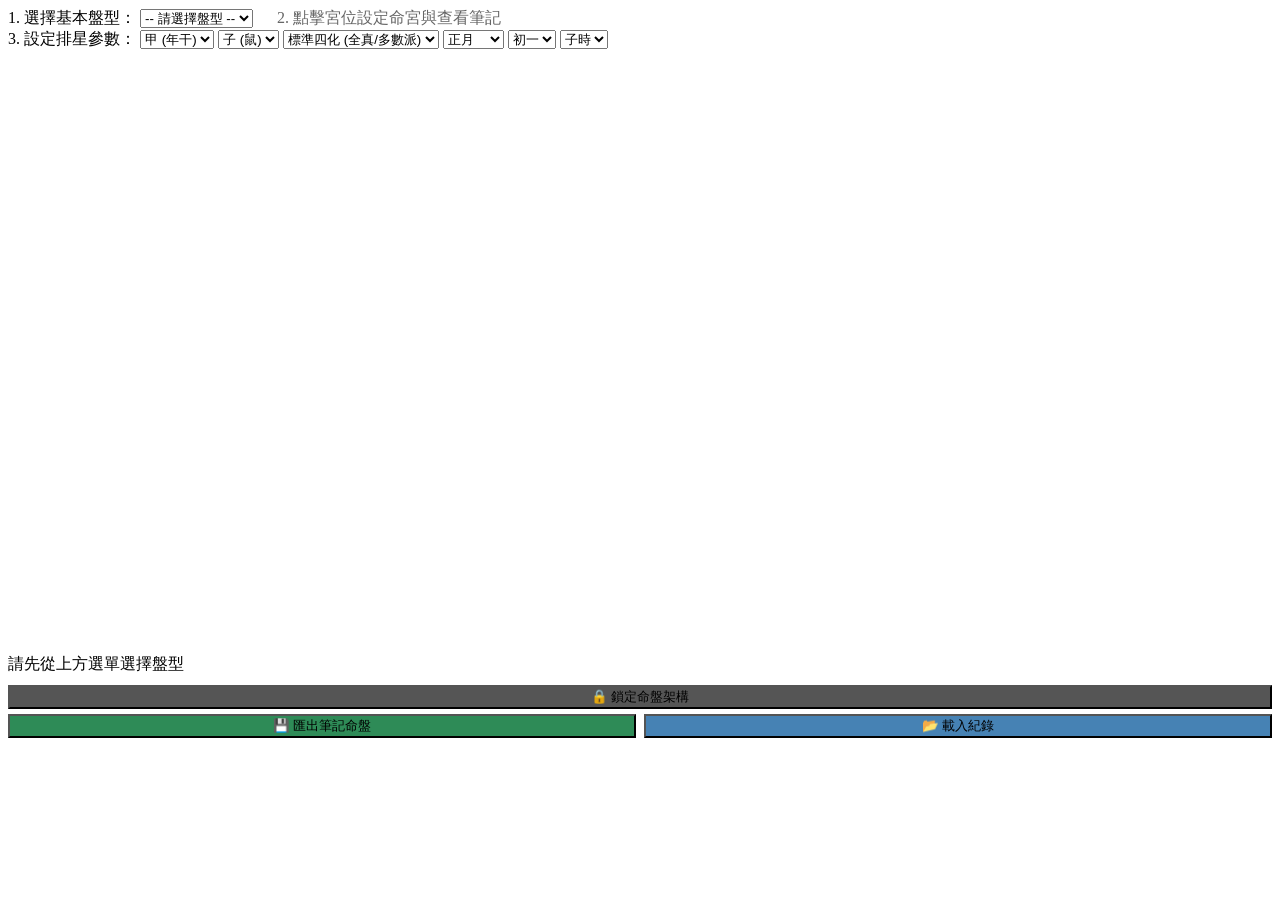
==== ziweiindex.html @ 8b800f9c "更新輔星及三方四正" ====
<!DOCTYPE html>
<html lang="zh-TW">

<head>
    <meta charset="UTF-8">
    <title>紫微斗數基本格局</title>
    <link rel="stylesheet" href="ziweistyle.css">
</head>

<body>

    <div class="controls">
        <label>1. 選擇基本盤型：</label>
        <select id="chartSelector">
            <option value="">-- 請選擇盤型 --</option>
            <option value="紫微在子">紫微在子</option>
            <option value="紫微在丑">紫微在丑</option>
            <option value="紫微在寅">紫微在寅</option>
            <option value="紫微在卯">紫微在卯</option>
            <option value="紫微在辰">紫微在辰</option>
            <option value="紫微在巳">紫微在巳</option>
            <option value="紫微在午">紫微在午</option>
            <option value="紫微在未">紫微在未</option>
            <option value="紫微在申">紫微在申</option>
            <option value="紫微在酉">紫微在酉</option>
            <option value="紫微在戌">紫微在戌</option>
            <option value="紫微在亥">紫微在亥</option>
        </select>
        <span style="margin-left: 20px; color: #666;">2. 點擊宮位設定命宮與查看筆記</span>
    </div>
    <div id="paramSelectors">
        <label>3. 設定排星參數：</label>
        <select id="yearStem">
            <option value="0">甲 (年干)</option>
            <option value="1">乙</option>
            <option value="2">丙</option>
            <option value="3">丁</option>
            <option value="4">戊</option>
            <option value="5">己</option>
            <option value="6">庚</option>
            <option value="7">辛</option>
            <option value="8">壬</option>
            <option value="9">癸</option>
        </select>

        <select id="yearBranch">
            <option value="0">子 (鼠)</option>
            <option value="1">丑 (牛)</option>
            <option value="2">寅 (虎)</option>
            <option value="3">卯 (兔)</option>
            <option value="4">辰 (龍)</option>
            <option value="5">巳 (蛇)</option>
            <option value="6">午 (馬)</option>
            <option value="7">未 (羊)</option>
            <option value="8">申 (猴)</option>
            <option value="9">酉 (雞)</option>
            <option value="10">戌 (狗)</option>
            <option value="11">亥 (豬)</option>
        </select>

        <select id="sihuaVersion">
            <option value="standard">標準四化 (全真/多數派)</option>
            <option value="zhongzhou">中州派四化</option>
        </select>

        <select id="birthMonth">
            <option value="1">正月</option>
            <option value="2">二月</option>
            <option value="3">三月</option>
            <option value="4">四月</option>
            <option value="5">五月</option>
            <option value="6">六月</option>
            <option value="7">七月</option>
            <option value="8">八月</option>
            <option value="9">九月</option>
            <option value="10">十月</option>
            <option value="11">十一月</option>
            <option value="12">十二月</option>
        </select>
        <select id="birthDay">
            <option value="1">初一</option>
            <option value="2">初二</option>
            <option value="3">初三</option>
            <option value="4">初四</option>
            <option value="5">初五</option>
            <option value="6">初六</option>
            <option value="7">初七</option>
            <option value="8">初八</option>
            <option value="9">初九</option>
            <option value="10">初十</option>
            <option value="11">十一</option>
            <option value="12">十二</option>
            <option value="13">十三</option>
            <option value="14">十四</option>
            <option value="15">十五</option>
            <option value="16">十六</option>
            <option value="17">十七</option>
            <option value="18">十八</option>
            <option value="19">十九</option>
            <option value="20">二十</option>
            <option value="21">廿一</option>
            <option value="22">廿二</option>
            <option value="23">廿三</option>
            <option value="24">廿四</option>
            <option value="25">廿五</option>
            <option value="26">廿六</option>
            <option value="27">廿七</option>
            <option value="28">廿八</option>
            <option value="29">廿九</option>
            <option value="30">三十</option>
        </select>
        <select id="birthHour">
            <option value="0">子時</option>
            <option value="1">丑時</option>
            <option value="2">寅時</option>
            <option value="3">卯時</option>
            <option value="4">辰時</option>
            <option value="5">巳時</option>
            <option value="6">午時</option>
            <option value="7">未時</option>
            <option value="8">申時</option>
            <option value="9">酉時</option>
            <option value="10">戌時</option>
            <option value="11">亥時</option>
        </select>

    </div>
    <div class="main-container">
        <canvas id="ziweiCanvas" width="600" height="600"></canvas>

        <div id="infoPanel">
            <div id="status">請先從上方選單選擇盤型</div>

            <div style="margin: 10px 0 5px 0;"> <button id="lockBtn" onclick="toggleLock()" style="width: 100%; background: #555;">🔒 鎖定命盤架構</button>
            </div>
            <div style="display: flex; gap: 8px; margin-bottom: 10px;"> 
                <button onclick="exportRecord()" style="flex: 1; background: #2e8b57;">💾 匯出筆記命盤</button>
                <button onclick="document.getElementById('importFile').click()" style="flex: 1; background: #4682b4;">📂 載入紀錄</button>
                <input type="file" id="importFile" style="display:none" onchange="importRecord(event)" accept=".json">
            </div>

            <div id="content">
                </div>

            <div id="patternNotice"
                style="display:none; background: #fff5f5; border: 1px solid #ffcccc; padding: 10px; border-radius: 5px; margin-bottom: 15px; color: #b22222; font-size: 14px;">
                <strong style="display: block; margin-bottom: 5px;">⚠️ 格局提醒：</strong>
                <div id="patternList" style="line-height: 1.4;"></div>
            </div>

            <div id="noteArea" style="display:none;">
                <label class="highlight">我的學習筆記：</label>
                <textarea id="userNote" placeholder="在此輸入您的觀察、案例紀錄或心得..."></textarea>
                <button onclick="saveNote()">儲存這格筆記</button>
                <span id="saveStatus" class="save-status">已儲存！</span>
            </div>
        </div>

    <script src="ziweimain.js"></script>
    </body>
</html>
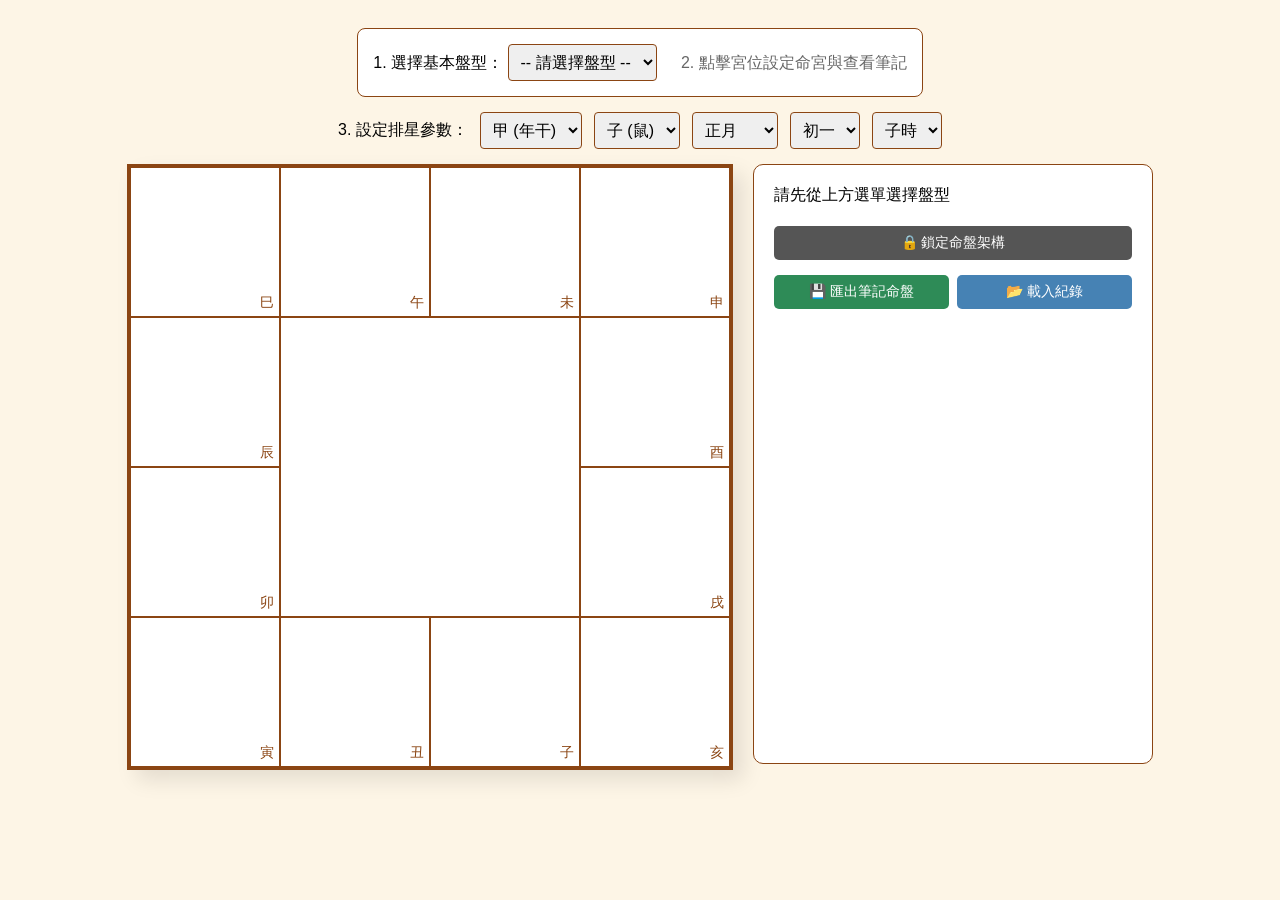
==== commit 18e77125: "修改四化" ====
--- a/ziweiindex.html
+++ b/ziweiindex.html
@@ -56,11 +56,6 @@
             <option value="9">酉 (雞)</option>
             <option value="10">戌 (狗)</option>
             <option value="11">亥 (豬)</option>
-        </select>
-
-        <select id="sihuaVersion">
-            <option value="standard">標準四化 (全真/多數派)</option>
-            <option value="zhongzhou">中州派四化</option>
         </select>
 
         <select id="birthMonth">
--- a/ziweistyle.css
+++ b/ziweistyle.css
@@ -0,0 +1,110 @@
+body {
+    display: flex;
+    flex-direction: column;
+    align-items: center;
+    font-family: "Microsoft JhengHei", sans-serif;
+    background: #fdf5e6;
+    padding: 20px;
+}
+
+/* 1. 調整最上方盤型選單的底部間距 */
+.controls {
+    margin-bottom: 10px; /* 原本可能是 20px，改小 */
+    background: #fff;
+    padding: 15px;
+    border-radius: 8px;
+    border: 1px solid #8b4513;
+}
+
+.main-container {
+    display: flex;
+    justify-content: center;
+    width: 100%;
+    max-width: 1100px;
+}
+
+canvas {
+    border: 3px solid #8b4513;
+    background: #fff;
+    cursor: pointer;
+    box-shadow: 10px 10px 20px rgba(0, 0, 0, 0.1);
+}
+
+#infoPanel {
+    width: 400px;
+    height: 600px;         /* 1. 固定高度與左側 Canvas 一致 */
+    max-height: 600px;     /* 確保最高不會超過 600px */
+    box-sizing: border-box;/* 確保 padding 算在 600px 內，不會被撐大 */
+    margin-left: 20px;
+    padding: 20px;
+    background: #fff;
+    border: 1px solid #8b4513;
+    border-radius: 10px;
+    display: flex;
+    flex-direction: column;
+    overflow-y: auto;      /* 2. 關鍵：內容超過時，自動出現垂直卷軸 */
+}
+
+.highlight {
+    color: #d2691e;
+    font-weight: bold;
+    font-size: 1.1em;
+}
+
+select {
+    padding: 8px;
+    font-size: 16px;
+    border-radius: 4px;
+    border: 1px solid #8b4513;
+    cursor: pointer;
+}
+
+/* 筆記區樣式 */
+#noteArea {
+    margin-top: 20px;
+    border-top: 2px dashed #deb887;
+    padding-top: 15px;
+}
+
+textarea {
+    width: 100%;
+    height: 120px;
+    margin-top: 10px;
+    padding: 10px;
+    box-sizing: border-box;
+    border: 1px solid #ccc;
+    border-radius: 5px;
+    resize: none;
+    font-size: 14px;
+}
+
+button {
+    margin-top: 10px;
+    padding: 8px 15px;
+    background: #8b4513;
+    color: white;
+    border: none;
+    border-radius: 5px;
+    cursor: pointer;
+    font-size: 14px;
+}
+
+button:hover {
+    background: #a0522d;
+}
+
+.save-status {
+    font-size: 12px;
+    color: green;
+    margin-left: 10px;
+    display: none;
+}
+/* 2. 調整年月日時選單的上下間距 */
+#paramSelectors {
+    margin-top: 5px;     /* 距離上方框框近一點 */
+    margin-bottom: 15px; /* 距離下方畫布近一點 */
+    display: flex;
+    justify-content: center;
+    align-items: center;
+    gap: 12px;           /* 下拉選單稍微靠攏，但不過擠 */
+}
